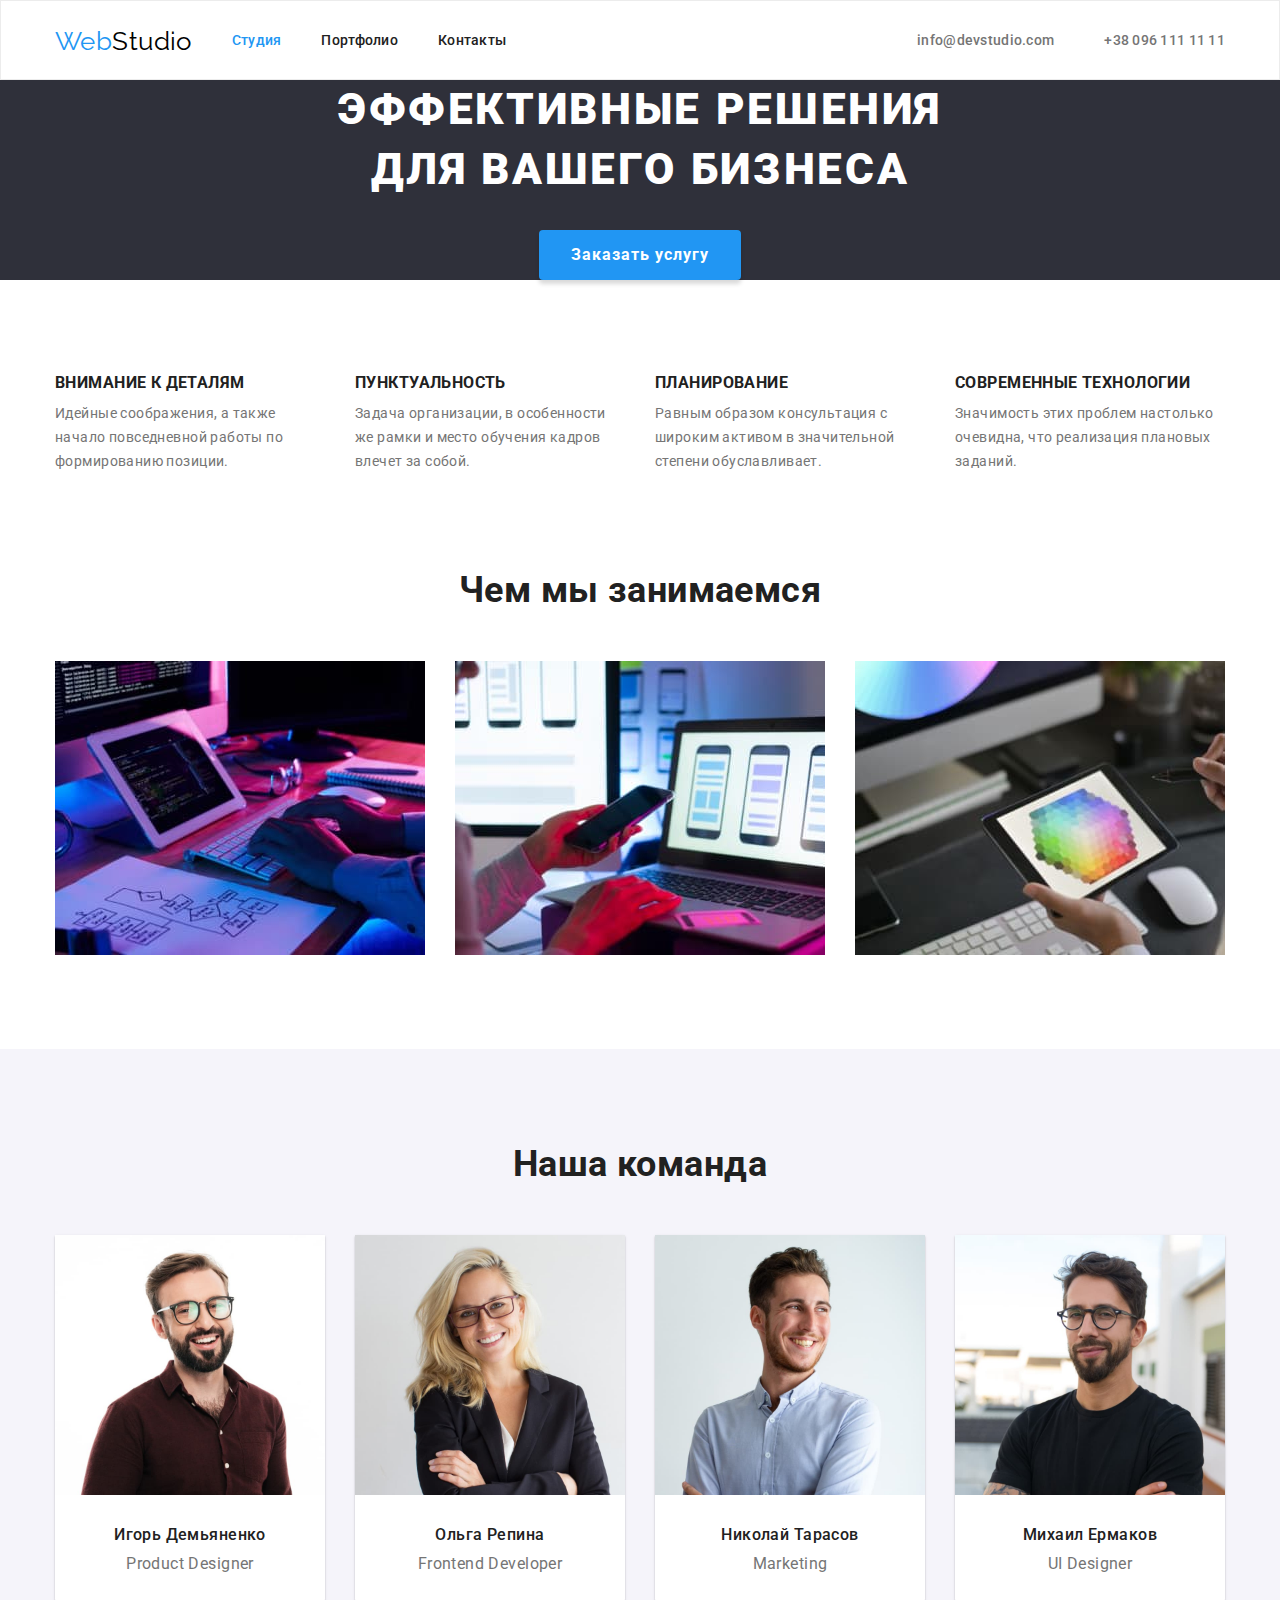
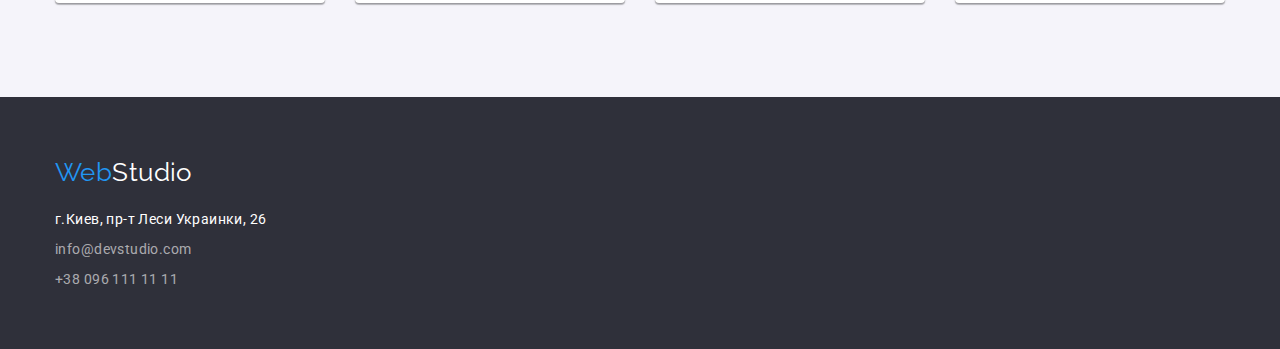
==== index.html @ f8c5b57d "Розмічає блокову модель сторінок" ====
<!DOCTYPE html>
<html lang="ru">
	<head>
		<meta charset="UTF-8" />
		<meta http-equiv="X-UA-Compatible" content="IE=edge" />
		<meta name="viewport" content="width=device-width, initial-scale=1.0" />
		<title>Студия</title>
		<link
			href="https://fonts.googleapis.com/css2?family=Raleway:wght@700&family=Roboto:wght@400;500;700;900&display=swap"
			rel="stylesheet"
		/>
		<link rel="stylesheet" href="https://cdnjs.cloudflare.com/ajax/libs/modern-normalize/1.1.0/modern-normalize.min.css">
		<link rel="stylesheet" href="./css/styles.css" />
	</head>
	<body>
		<header class="page-header">
			<div class="container main-header">
				<a href="./index.html" class="logo"><span class="logo-accent">Web</span>Studio</a>
				</a>
				<div>
					<nav>
						<ul class="site-nav list">
							<li class="item"><a href="./index.html" class="link current">Студия</a></li>
							<li class="item"><a href="./portfolio.html" class="link">Портфолио</a></li>
							<li class="item"><a href="" class="link">Контакты</a></li>
						</ul>	
					</nav>
				</div>
				<ul class="contacts list">
					<li class="item"><a href="mailto:info@devstudio.com" class="link">info@devstudio.com</a></li>
					<li class="item"><a href="tel:+380961111111" class="link">+38 096 111 11 11</a></li>
				</ul>
			</div>
		</header>

		<main>
			<section class="hero">
				<div class="container">
					<h1 class="hero-title">Эффективные решения <br> для вашего бизнеса</h1>
					<div class="hero-button">
						<button type="button" class="button primary">Заказать услугу</button>
					</div>
				</div>				
			</section>

			<section class="section no-padding-button">
				<div class="container">
					<h2 class="visually-hidden">Преимущества</h2>
					<ul class="features list">
						<li class="item">
							<h3 class="features-title">Внимание к деталям</h3>
							<p class="features-text">Идейные соображения, а также начало повседневной работы по формированию позиции.</p>
						</li>

						<li class="item">
							<h3 class="features-title">Пунктуальность</h3>
							<p class="features-text">Задача организации, в особенности же рамки и место обучения кадров влечет за собой.</p>
						</li>

						<li class="item">
							<h3 class="features-title">Планирование</h3>
							<p class="features-text">Равным образом консультация с широким активом в значительной степени обуславливает.</p>
						</li>

						<li class="item">
							<h3 class="features-title">Современные технологии</h3>
							<p class="features-text">Значимость этих проблем настолько очевидна, что реализация плановых заданий.</p>
						</li>
					</ul>
				</div>
				
			</section>

			<section class="section">
				<div class="container">
					<h2 class="section-title">Чем мы занимаемся</h2>
					<ul class="activity list">
						<li class="item">
							<img src="./images/box-1.jpg" alt="Десктопные приложения" width="370" />
						</li>
						<li class="item">
							<img src="./images/box-2.jpg" alt="Мобильные приложения" width="370" />
						</li>
						<li class="item">
							<img src="./images/box-3.jpg" alt="Дизайнерские решения" width="370" />
						</li>
					</ul>
				</div>	
			</section>

			<section class="section teams">
				<div class="container">
					<h2 class="section-title">Наша команда</h2>
					<ul class="team list">
						<li class="item">
							<img src="./images/img-1.jpg" alt="Игорь Демьяненко" width="270" />
							<h3 class="team-title">Игорь Демьяненко</h3>
							<p class="team-position">Product Designer</p>
						</li>
						<li class="item">
							<img src="./images/img-2.jpg" alt="Ольга Репина" width="270" />
							<h3 class="team-title">Ольга Репина</h3>
							<p class="team-position">Frontend Developer</p>
						</li>
						<li class="item">
							<img src="./images/img-3.jpg" alt="Николай Тарасов" width="270" />
							<h3 class="team-title">Николай Тарасов</h3>
							<p class="team-position">Marketing</p>
						</li>
						<li class="item">
							<img src="./images/img-4.jpg" alt="Михаил Ермаков" width="270" />
							<h3 class="team-title">Михаил Ермаков</h3>
							<p class="team-position">UI Designer</p>
						</li>
					</ul>
				</div>	
			</section>
		</main>

		<footer>
			<section class="footer">
				<div class="container">
					<div class="footer-logo">
						<a href="/index.html" class="logo"><span class="logo-accent">Web</span>Studio</a>
					</div>
					<address class="address">
						<ul class="list">
							<li class="item">
								<a
									href="https://goo.gl/maps/6p5DjgwjbaoBaa989"
									target="_blank"
									rel="noopener noreferrer nofollow"
									class="location"
								>
									г.Киев, пр-т Леси Украинки, 26
								</a>
							</li>
							<li class="item"><a href="mailto:info@devstudio.com" class="contact">info@devstudio.com</a></li>
							<li class="item"><a href="tel:+380961111111" class="contact">+38 096 111 11 11</a></li>
						</ul>
					</address>
				</div>				
			</section>
			
			<!-- <div>
            <b>присоединяйтесь</b>
            <ul class="list">
                <li><a href="" aria-label="Cсылка на Instagfam">Instagfam</a></li>
                <li><a href="" aria-label="Cсылка на Twitter">Twitter</a></li>
                <li><a href="" aria-label="Cсылка на Facebook">Facebook</a></li>
                <li><a href="" aria-label="Cсылка на LinkedIn">LinkedIn</a></li>
            </ul>
        </div>

        <div>
            <b>Подпишитесь на рассылку</b>
            <button type="button">Подписаться</button>
        </div> -->
		</footer>
	</body>
</html>
---- css/styles.css ----
/* Основной - #757575 */
/* Вторичный - #212121 */
/* Белый - #ffffff */
/* Прозрачный - rgba(255, 255, 255, 0.6) */
/* Акцент -  #2196f3 */
/* Вторичный цвет фона Герой - #2F303A */
/* Вторичный цвет фона команды- #F5F4FA */

:root {
	--primary-text-color: #757575;
	--white-color: #ffffff;
	--black-color: #000000;
	--title-text-color: #212121;
	--accent-color: #2196f3;
	--second-accent-color: #188ce8;
	--address-contact-color: rgba(255, 255, 255, 0.6);
	--second-bg-color: #2f303a;
	--third-bg-color: #f5f4fa;
	--border-color: #ececec;
	--border-second-color: #eeeeee;
	--card-set-gap: 30px;
}

/* ---------------------------------------BODY------------------------------------------- */
body {
	background-color: var(--white-color);
	color: var(--primary-text-color);
	font-family: Roboto, sans-serif;
	font-size: 14px;
	letter-spacing: 0.03em;
}

.visually-hidden {
	position: absolute;
	width: 1px;
	height: 1px;
	margin: -1px;
	border: 0;
	padding: 0;

	white-space: nowrap;
	clip-path: inset(100%);
	clip: rect(0 0 0 0);
	overflow: hidden;
}

.list {
	list-style: none;
}

h1,
h2,
h3,
p,
ul {
	padding: 0;
	margin: 0;
}

img {
	display: block;
	max-width: 100%;
	height: auto;
}

.container {
	width: 1200px;
	padding-left: 15px;
	padding-right: 15px;
	margin-left: auto;
	margin-right: auto;

	/* outline: 2px solid tomato; */
}

/* ---------------------------------------HEADER------------------------------------------- */

.page-header {
	height: 80px;
	border: 1px solid var(--border-color);
}

.main-header {
	display: flex;
	align-items: center;
}

.logo {
	color: var(--black-color);

	font-family: Raleway, cursive;
	text-decoration: none;
	font-size: 26px;
	line-height: 1.19;
}
.logo-accent {
	color: var(--accent-color);
}

.site-nav {
	display: flex;
	margin-left: 40px;
}

.site-nav .link {
	display: block;
	padding-top: 32px;
	padding-bottom: 32px;

	color: var(--title-text-color);
	font-weight: 500;
	line-height: 1.14;
	letter-spacing: 0.02em;
	text-decoration: none;
}

.site-nav .item:not(:last-child) {
	margin-right: 40px;
}

.site-nav .link:hover,
.site-nav .link:focus,
.contacts .link:hover,
.contacts .link:focus,
.address .location:hover,
.address .location:focus,
.address .contact:hover,
.address .contact:focus {
	color: var(--accent-color);
}

.site-nav .link.current,
.contacts .link.current {
	color: var(--accent-color);
}

.contacts .link {
	display: block;
	padding-top: 32px;
	padding-bottom: 32px;

	color: var(--primary-text-color);
	text-decoration: none;
	font-weight: 500;
	line-height: 1.14;
	letter-spacing: 0.02em;
}

.contacts {
	display: flex;
	margin-left: auto;
}

.contacts .item + .item {
	margin-left: 50px;
}

/* ---------------------------------------HERO------------------------------------------- */
.hero {
	background-color: var(--second-bg-color);
	text-align: center;
}

.hero-title {
	margin-bottom: 30px;

	color: var(--white-color);
	font-weight: 900;
	font-size: 44px;
	line-height: 1.36;
	letter-spacing: 0.06em;
	text-transform: uppercase;
}

/* ---------------------------------------BATTON------------------------------------------- */
.button {
	display: inline-block;

	font-family: inherit;
	cursor: pointer;
	border-radius: 4px;
	text-align: center;
}

.hero .button {
	padding: 10px 32px;
	height: 50px;
	border: 0px;
	margin: 0px;
	/* min-width: 200px; */

	font-weight: 700;
	font-size: 16px;
	line-height: 1.87;
	letter-spacing: 0.06em;
	box-shadow: 0px 4px 4px rgba(0, 0, 0, 0.15);
}
.button.primary {
	color: var(--white-color);
	background-color: var(--accent-color);
}

.hero-button .primary:hover,
.hero-button .primary:focus {
	background-color: var(--second-accent-color);
}

.button.secondary {
	color: var(--title-text-color);
	background-color: var(--third-bg-color);
}
.button.secondary:hover,
.button.secondary:focus {
	background-color: var(--accent-color);
	color: var(--white-color);
}

.filter {
	display: flex;
	justify-content: center;
}

.filter .button {
	padding: 6px 22px;
	margin-bottom: 50px;
	border: 0;

	font-weight: 500;
	font-size: 16px;
	line-height: 1.62;
	letter-spacing: 0.03em;
}

.filter .item + .item {
	margin-left: 8px;
}

/* ---------------------------------------SECTION------------------------------------------- */
.section {
	padding-top: 94px;
	padding-bottom: 94px;
}

.section.no-padding-button {
	padding-top: 94px;
	padding-bottom: 0;
}

.section-title {
	margin-bottom: 50px;

	color: var(--title-text-color);
	font-weight: 700;
	font-size: 36px;
	line-height: 1.17;
	text-align: center;
}

/* ---------------------------------------FEATURES------------------------------------------- */
.features {
	display: flex;
}
.features .item + .item {
	margin-left: 30px;
}

.features .item {
	width: 270px;
	height: 101px;
}

.features .features-title {
	margin-bottom: 10px;

	color: var(--title-text-color);
	font-weight: 700;
	line-height: 1.14;
	text-transform: uppercase;
}

.features .features-text {
	line-height: 1.71;
}

.activity {
	display: flex;
}

.activity .item + .item {
	margin-left: 30px;
}

/* ---------------------------------------TEAM------------------------------------------- */
.teams {
	background-color: var(--third-bg-color);
	text-align: center;
}

.team .team-title {
	margin-top: 30px;
	margin-bottom: 10px;

	color: var(--title-text-color);
	font-weight: 500;
	font-size: 16px;
	line-height: 1.19;
}

.team .team-position {
	margin-bottom: 30px;

	font-size: 16px;
	line-height: 1.19;
}

.team {
	display: flex;
}

.team .item + .item {
	margin-left: 30px;
}

.team .item {
	background-color: var(--white-color);
	box-shadow: 0px 1px 3px rgba(0, 0, 0, 0.12), 0px 1px 1px rgba(0, 0, 0, 0.14), 0px 2px 1px rgba(0, 0, 0, 0.2);
	border-radius: 0px 0px 4px 4px;
}

/* ---------------------------------------FOOTER------------------------------------------- */
.footer {
	padding-top: 60px;
	padding-bottom: 60px;

	background-color: var(--second-bg-color);
}

.footer .logo {
	color: var(--white-color);
}
.footer-logo {
	margin-bottom: 20px;
}

.address .location,
.address .contact {
	color: var(--white-color);
	text-decoration: none;
	font-style: normal;
	line-height: 1.71;
}

.address .contact {
	color: var(--address-contact-color);
}

.address .item {
	height: 21px;
	margin-bottom: 9px;
}
.address .item:last-child {
	margin-bottom: 0px;
}

/* ---------------------------------------PORTFOLIO------------------------------------------- */
.portfolio .link {
	text-decoration: none;
	color: inherit;
}

.portfolio {
	display: flex;
	flex-wrap: wrap;

	margin-left: calc(-1 * var(--card-set-gap));
	margin-top: calc(-1 * var(--card-set-gap));
}

.portfolio .item {
	flex-basis: calc(100% / 3 - var(--card-set-gap));
	margin-left: 30px;
	margin-top: 30px;
}

.portfolio-content {
	height: 110px;
	padding: 20px 24px;
	border: 1px solid var(--border-second-color);
}

.portfolio .portfolio-title {
	margin-bottom: 4px;

	color: var(--title-text-color);
	font-weight: 700;
	font-size: 18px;
	line-height: 2;
	letter-spacing: 0.06em;
}
.portfolio .portfolio-text {
	font-size: 16px;
	line-height: 1.87;
}

/* .portfolio .item:nth-child(3n) {
	margin-right: 0;
}

.portfolio .item:nth-last-child(-n + 3) {
	margin-bottom: 0;
} */
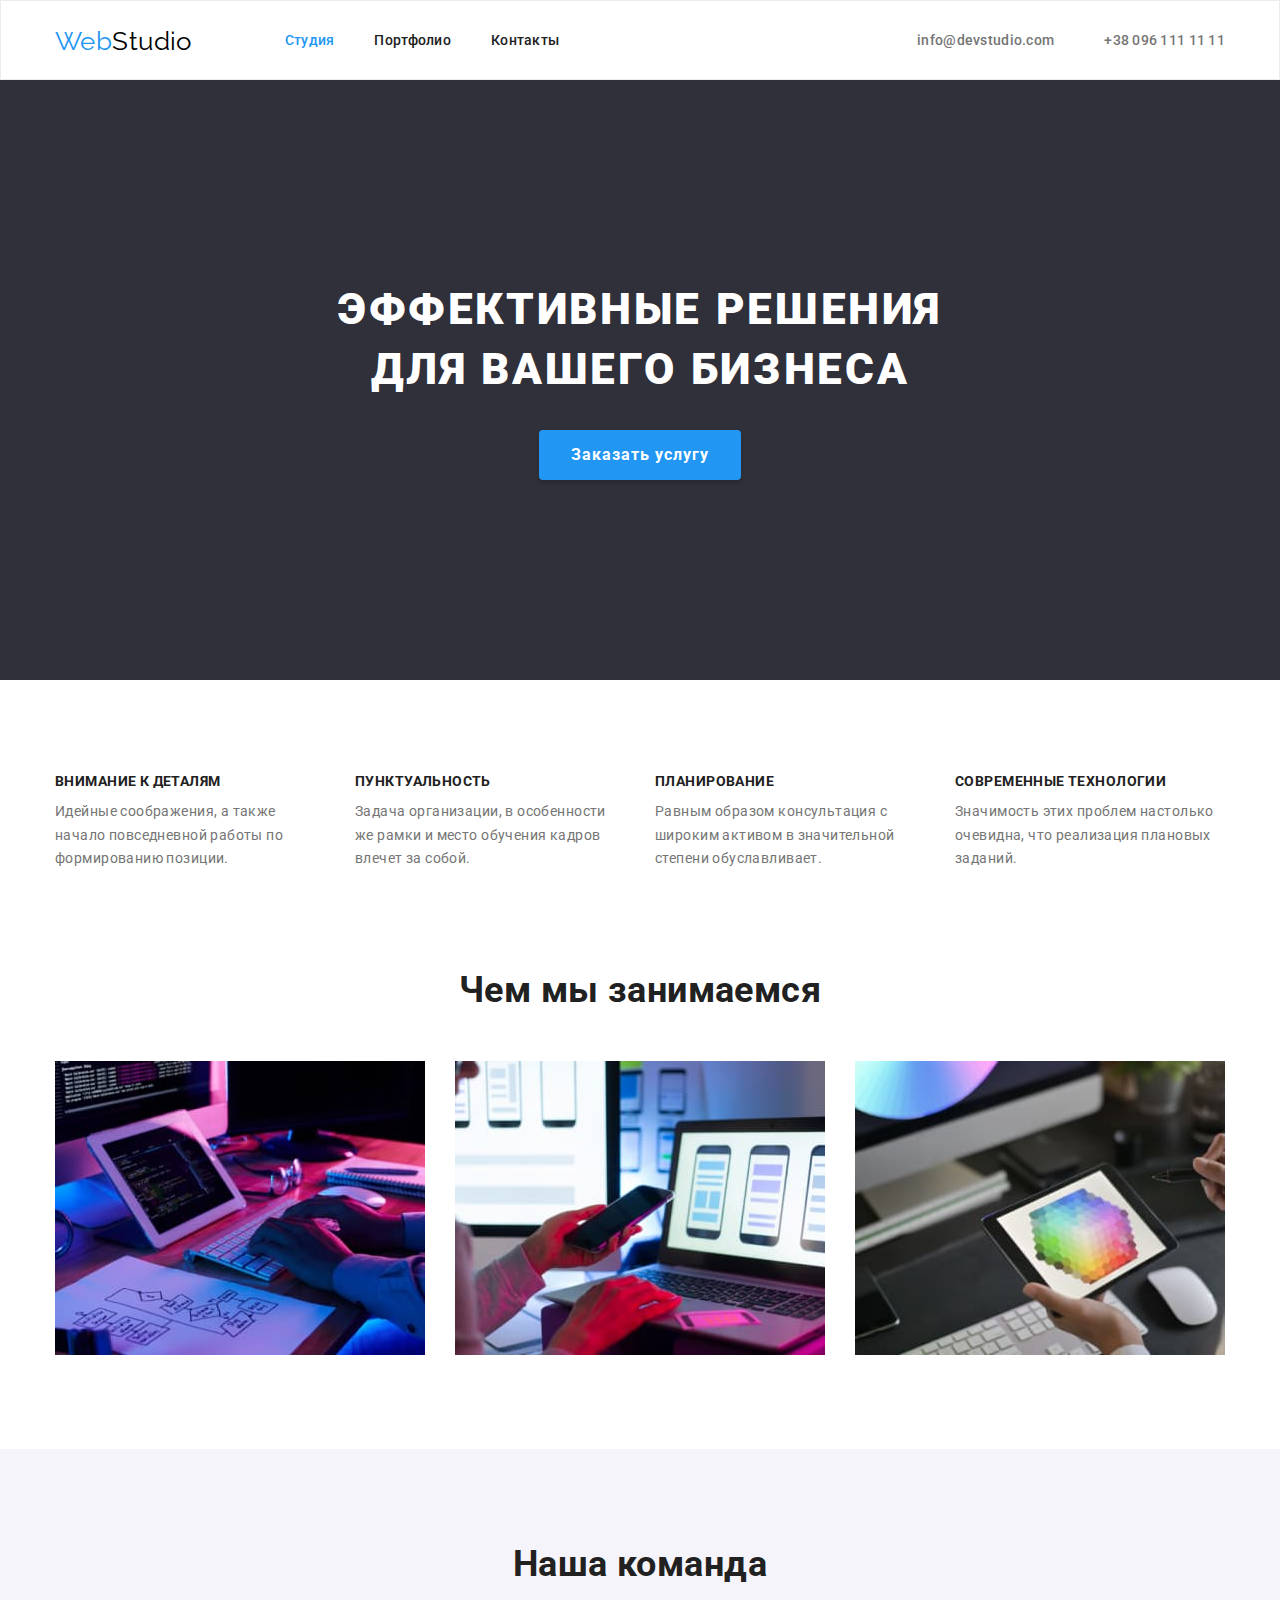
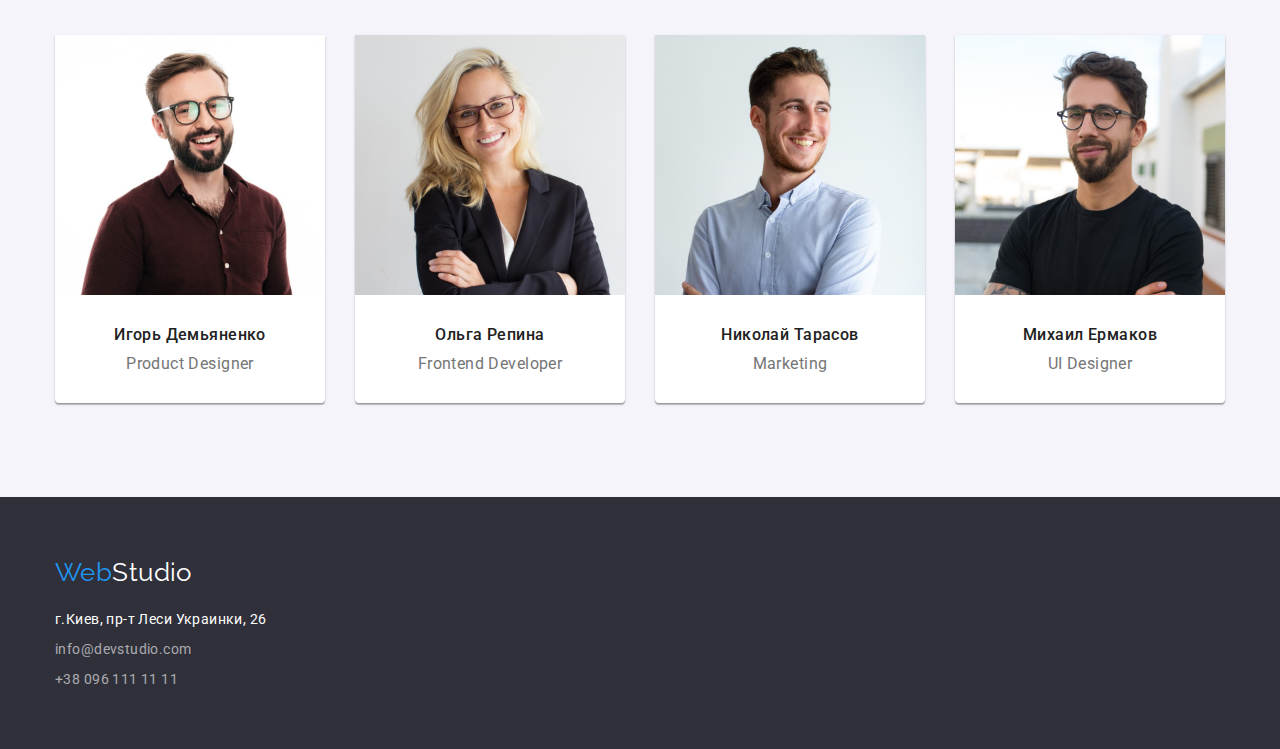
==== commit 38efadd9: "Виправляє блочні елементи" ====
--- a/index.html
+++ b/index.html
@@ -9,7 +9,10 @@
 			href="https://fonts.googleapis.com/css2?family=Raleway:wght@700&family=Roboto:wght@400;500;700;900&display=swap"
 			rel="stylesheet"
 		/>
-		<link rel="stylesheet" href="https://cdnjs.cloudflare.com/ajax/libs/modern-normalize/1.1.0/modern-normalize.min.css">
+		<link
+			rel="stylesheet"
+			href="https://cdnjs.cloudflare.com/ajax/libs/modern-normalize/1.1.0/modern-normalize.min.css"
+		/>
 		<link rel="stylesheet" href="./css/styles.css" />
 	</head>
 	<body>
@@ -23,7 +26,7 @@
 							<li class="item"><a href="./index.html" class="link current">Студия</a></li>
 							<li class="item"><a href="./portfolio.html" class="link">Портфолио</a></li>
 							<li class="item"><a href="" class="link">Контакты</a></li>
-						</ul>	
+						</ul>
 					</nav>
 				</div>
 				<ul class="contacts list">
@@ -36,11 +39,13 @@
 		<main>
 			<section class="hero">
 				<div class="container">
-					<h1 class="hero-title">Эффективные решения <br> для вашего бизнеса</h1>
-					<div class="hero-button">
-						<button type="button" class="button primary">Заказать услугу</button>
-					</div>
-				</div>				
+					<h1 class="hero-title">
+						Эффективные решения
+						<br />
+						для вашего бизнеса
+					</h1>
+					<button type="button" class="button primary">Заказать услугу</button>	
+				</div>
 			</section>
 
 			<section class="section no-padding-button">
@@ -49,17 +54,23 @@
 					<ul class="features list">
 						<li class="item">
 							<h3 class="features-title">Внимание к деталям</h3>
-							<p class="features-text">Идейные соображения, а также начало повседневной работы по формированию позиции.</p>
+							<p class="features-text">
+								Идейные соображения, а также начало повседневной работы по формированию позиции.
+							</p>
 						</li>
 
 						<li class="item">
 							<h3 class="features-title">Пунктуальность</h3>
-							<p class="features-text">Задача организации, в особенности же рамки и место обучения кадров влечет за собой.</p>
+							<p class="features-text">
+								Задача организации, в особенности же рамки и место обучения кадров влечет за собой.
+							</p>
 						</li>
 
 						<li class="item">
 							<h3 class="features-title">Планирование</h3>
-							<p class="features-text">Равным образом консультация с широким активом в значительной степени обуславливает.</p>
+							<p class="features-text">
+								Равным образом консультация с широким активом в значительной степени обуславливает.
+							</p>
 						</li>
 
 						<li class="item">
@@ -68,7 +79,6 @@
 						</li>
 					</ul>
 				</div>
-				
 			</section>
 
 			<section class="section">
@@ -85,7 +95,7 @@
 							<img src="./images/box-3.jpg" alt="Дизайнерские решения" width="370" />
 						</li>
 					</ul>
-				</div>	
+				</div>
 			</section>
 
 			<section class="section teams">
@@ -94,35 +104,43 @@
 					<ul class="team list">
 						<li class="item">
 							<img src="./images/img-1.jpg" alt="Игорь Демьяненко" width="270" />
-							<h3 class="team-title">Игорь Демьяненко</h3>
-							<p class="team-position">Product Designer</p>
+							<div class="team-content">
+								<h3 class="team-title">Игорь Демьяненко</h3>
+								<p class="team-position">Product Designer</p>
+							</div>
 						</li>
 						<li class="item">
 							<img src="./images/img-2.jpg" alt="Ольга Репина" width="270" />
-							<h3 class="team-title">Ольга Репина</h3>
-							<p class="team-position">Frontend Developer</p>
+							<div class="team-content">
+								<h3 class="team-title">Ольга Репина</h3>
+								<p class="team-position">Frontend Developer</p>
+							</div>
 						</li>
 						<li class="item">
 							<img src="./images/img-3.jpg" alt="Николай Тарасов" width="270" />
-							<h3 class="team-title">Николай Тарасов</h3>
-							<p class="team-position">Marketing</p>
+							<div class="team-content">
+								<h3 class="team-title">Николай Тарасов</h3>
+								<p class="team-position">Marketing</p>
+							</div>
 						</li>
 						<li class="item">
 							<img src="./images/img-4.jpg" alt="Михаил Ермаков" width="270" />
-							<h3 class="team-title">Михаил Ермаков</h3>
-							<p class="team-position">UI Designer</p>
+							<div class="team-content">
+								<h3 class="team-title">Михаил Ермаков</h3>
+								<p class="team-position">UI Designer</p>
+							</div>
 						</li>
 					</ul>
-				</div>	
+				</div>
 			</section>
 		</main>
 
-		<footer>
-			<section class="footer">
-				<div class="container">
-					<div class="footer-logo">
-						<a href="/index.html" class="logo"><span class="logo-accent">Web</span>Studio</a>
-					</div>
+		<footer class="footer">
+			<div class="container">
+				<div class="footer-logo">
+					<a href="/index.html" class="logo"><span class="logo-accent">Web</span>Studio</a>
+				</div>
+				<div>
 					<address class="address">
 						<ul class="list">
 							<li class="item">
@@ -139,23 +157,10 @@
 							<li class="item"><a href="tel:+380961111111" class="contact">+38 096 111 11 11</a></li>
 						</ul>
 					</address>
-				</div>				
-			</section>
-			
-			<!-- <div>
-            <b>присоединяйтесь</b>
-            <ul class="list">
-                <li><a href="" aria-label="Cсылка на Instagfam">Instagfam</a></li>
-                <li><a href="" aria-label="Cсылка на Twitter">Twitter</a></li>
-                <li><a href="" aria-label="Cсылка на Facebook">Facebook</a></li>
-                <li><a href="" aria-label="Cсылка на LinkedIn">LinkedIn</a></li>
-            </ul>
-        </div>
-
-        <div>
-            <b>Подпишитесь на рассылку</b>
-            <button type="button">Подписаться</button>
-        </div> -->
+				</div>
+			</div>
 		</footer>
 	</body>
 </html>
+
+
--- a/css/styles.css
+++ b/css/styles.css
@@ -99,7 +99,7 @@
 
 .site-nav {
 	display: flex;
-	margin-left: 40px;
+	margin-left: 93px;
 }
 
 .site-nav .link {
@@ -159,6 +159,8 @@
 .hero {
 	background-color: var(--second-bg-color);
 	text-align: center;
+	padding-top: 200px;
+	padding-bottom: 200px;
 }
 
 .hero-title {
@@ -218,11 +220,11 @@
 .filter {
 	display: flex;
 	justify-content: center;
+	margin-bottom: 50px;
 }
 
 .filter .button {
 	padding: 6px 22px;
-	margin-bottom: 50px;
 	border: 0;
 
 	font-weight: 500;
@@ -274,6 +276,7 @@
 
 	color: var(--title-text-color);
 	font-weight: 700;
+	font-size: 14px;
 	line-height: 1.14;
 	text-transform: uppercase;
 }
@@ -297,7 +300,6 @@
 }
 
 .team .team-title {
-	margin-top: 30px;
 	margin-bottom: 10px;
 
 	color: var(--title-text-color);
@@ -307,10 +309,13 @@
 }
 
 .team .team-position {
-	margin-bottom: 30px;
-
 	font-size: 16px;
 	line-height: 1.19;
+}
+
+.team-content {
+	margin-top: 30px;
+	margin-bottom: 30px;
 }
 
 .team {
@@ -383,9 +388,9 @@
 }
 
 .portfolio-content {
-	height: 110px;
 	padding: 20px 24px;
 	border: 1px solid var(--border-second-color);
+	border-top: none;
 }
 
 .portfolio .portfolio-title {
